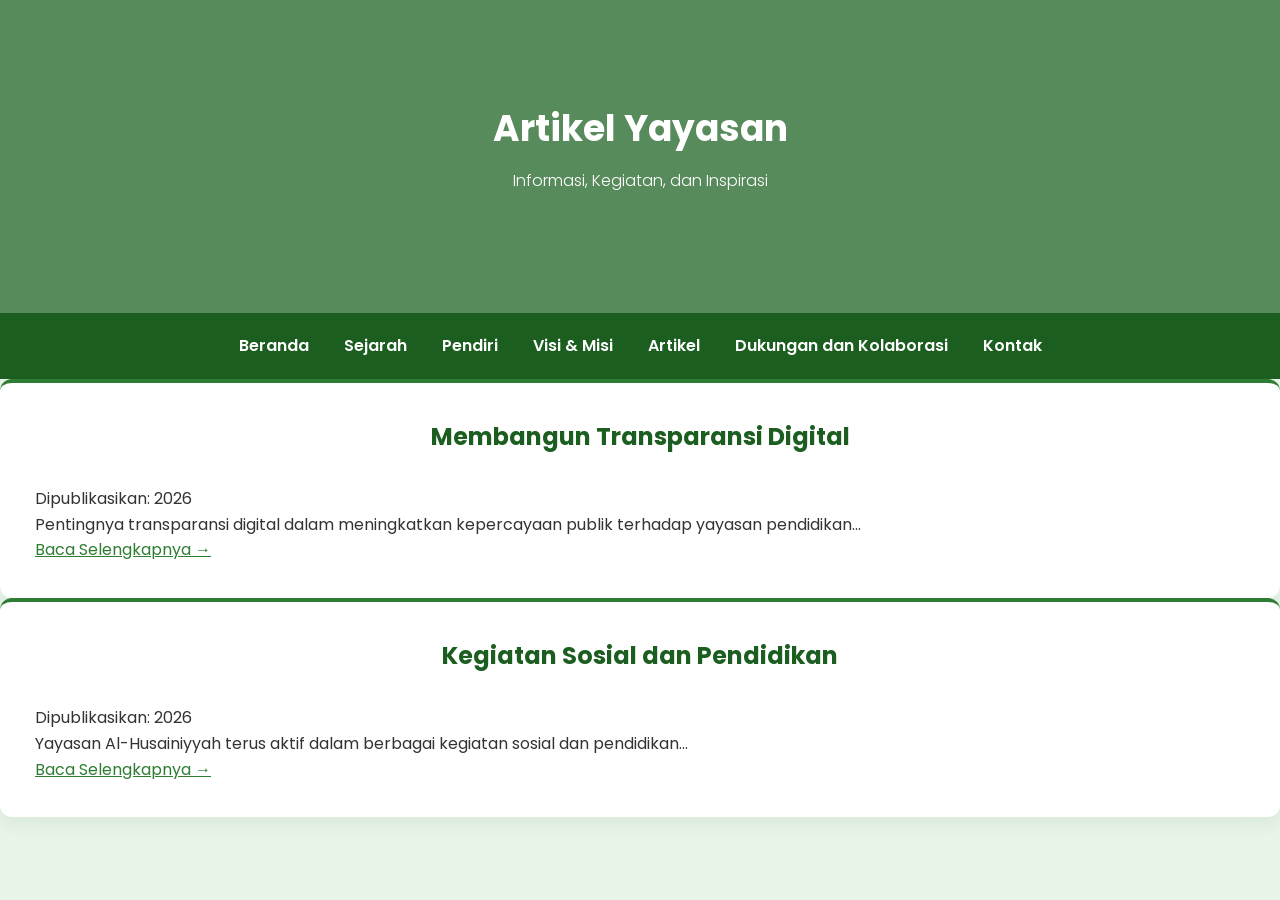
==== artikel/index.html @ 81e67bfb "Update index.html" ====
<!DOCTYPE html>
<html lang="id">
<head>
  <meta charset="UTF-8">
  <meta name="viewport" content="width=device-width, initial-scale=1.0"/>
  <title>Artikel | Yayasan Al-Husainiyyah Muthoyyibah</title>

  <link href="https://fonts.googleapis.com/css2?family=Poppins:wght@300;400;600&display=swap" rel="stylesheet">
  <link rel="stylesheet" href="style.css">
</head>

<body>

<header>
  <h1>Artikel Yayasan</h1>
  <p>Informasi, Kegiatan, dan Inspirasi</p>
</header>

<!-- ===== NAVBAR ===== -->
<nav>
  <a href="../index.html">Beranda</a>
  <a href="../sejarah.html">Sejarah</a>
  <a href="../kh-moh-husen.html">Pendiri</a>
  <a href="../visi-misi.html">Visi & Misi</a>
  <a href="../artikel/">Artikel</a>
  <a href="../dukungan-dan-kolaborasi.html">Dukungan dan Kolaborasi</a>
  <a href="../index.html#kontak">Kontak</a>
</nav>

<div class="container">

  <!-- Artikel 1 -->
  <div class="card">
    <h2>Membangun Transparansi Digital</h2>
    <div class="meta">Dipublikasikan: 2026</div>
    <p>
      Pentingnya transparansi digital dalam meningkatkan kepercayaan publik terhadap yayasan pendidikan...
    </p>
    <a href="/artikel/transparansi-digital/" class="read-more">Baca Selengkapnya →</a>
  </div>

  <!-- Artikel 2 -->
  <div class="card">
    <h2>Kegiatan Sosial dan Pendidikan</h2>
    <div class="meta">Dipublikasikan: 2026</div>
    <p>
      Yayasan Al-Husainiyyah terus aktif dalam berbagai kegiatan sosial dan pendidikan...
    </p>
    <a href="#" class="read-more">Baca Selengkapnya →</a>
  </div>

</div>

</body>
</html>
---- artikel/style.css ----
/* ===== ROOT WARNA ===== */
:root {
  --hijau-tua: #1b5e20;
  --hijau-utama: #2e7d32;
  --hijau-muda: #e8f5e9;
}

/* ===== RESET ===== */
* {
  margin:0;
  padding:0;
  box-sizing:border-box;
}

body {
  font-family:'Poppins',sans-serif;
  color:#333;
  line-height:1.6;
  background:var(--hijau-muda);
}

/* ===== HEADER HERO ===== */
header{
  background:
    linear-gradient(rgba(27,94,32,0.7), rgba(27,94,32,0.7)),
    url('header.jpg');
  background-size:cover;
  background-position:center;
  color:white;
  text-align:center;
  padding:100px 20px;
  position:relative;
  overflow:hidden;
}

header::after{
  content:"";
  position:absolute;
  bottom:0;left:0;
  width:100%;height:90px;
  background:url('https://www.transparenttextures.com/patterns/arabesque.png');
  opacity:0.15;
}

header img{
  width:120px;
  margin-bottom:15px;
}

header h1{
  font-size:36px;
  margin-bottom:10px;
}

header p{
  font-weight:300;
  margin-bottom:20px;
}

/* ===== NAVBAR ===== */
nav{
  background:var(--hijau-tua);
  padding:14px;
  position:sticky;
  top:0;
  z-index:1000;

  display:flex;
  justify-content:center;
  flex-wrap:wrap;
  gap:15px;
}

nav a{
  color:white;
  text-decoration:none;
  font-weight:600;
  padding:6px 10px;
  border-radius:6px;
  transition:0.3s;
}

nav a:hover{
  background:var(--hijau-utama);
}

/* ===== SECTIONS ===== */
section{
  padding:80px 20px;
  max-width:1100px;
  margin:auto;
  background:#f1f8f4;
  border-radius:12px;
  margin-top:30px;
}

h2{
  text-align:center;
  color:var(--hijau-tua);
  margin-bottom:30px;
}

/* ===== CARD ===== */
.card{
  background:white;
  padding:35px;
  border-radius:12px;
  box-shadow:0 8px 20px rgba(0,0,0,0.06);
  border-top:4px solid var(--hijau-utama);
}

/* ===== UNIT GRID ===== */
.units{
  display:grid;
  grid-template-columns:repeat(auto-fit,minmax(250px,1fr));
  gap:25px;
}

.unit-box{
  background:white;
  padding:30px;
  border-radius:12px;
  box-shadow:0 5px 15px rgba(0,0,0,0.08);
  text-align:center;
  transition:0.3s;
  border-top:3px solid var(--hijau-utama);
}

.unit-box:hover{
  transform:translateY(-6px);
}

/* ===== BUTTON ===== */
.btn{
  display:inline-block;
  padding:12px 30px;
  background:var(--hijau-utama);
  color:white;
  text-decoration:none;
  border-radius:30px;
  font-weight:600;
  transition:0.3s;
}

.btn:hover{
  background:var(--hijau-tua);
}

/* ===== LINK ===== */
a{
  color:var(--hijau-utama);
}

/* ===== FOOTER ===== */
footer{
  background:var(--hijau-tua);
  color:white;
  text-align:center;
  padding:25px;
  margin-top:40px;
}
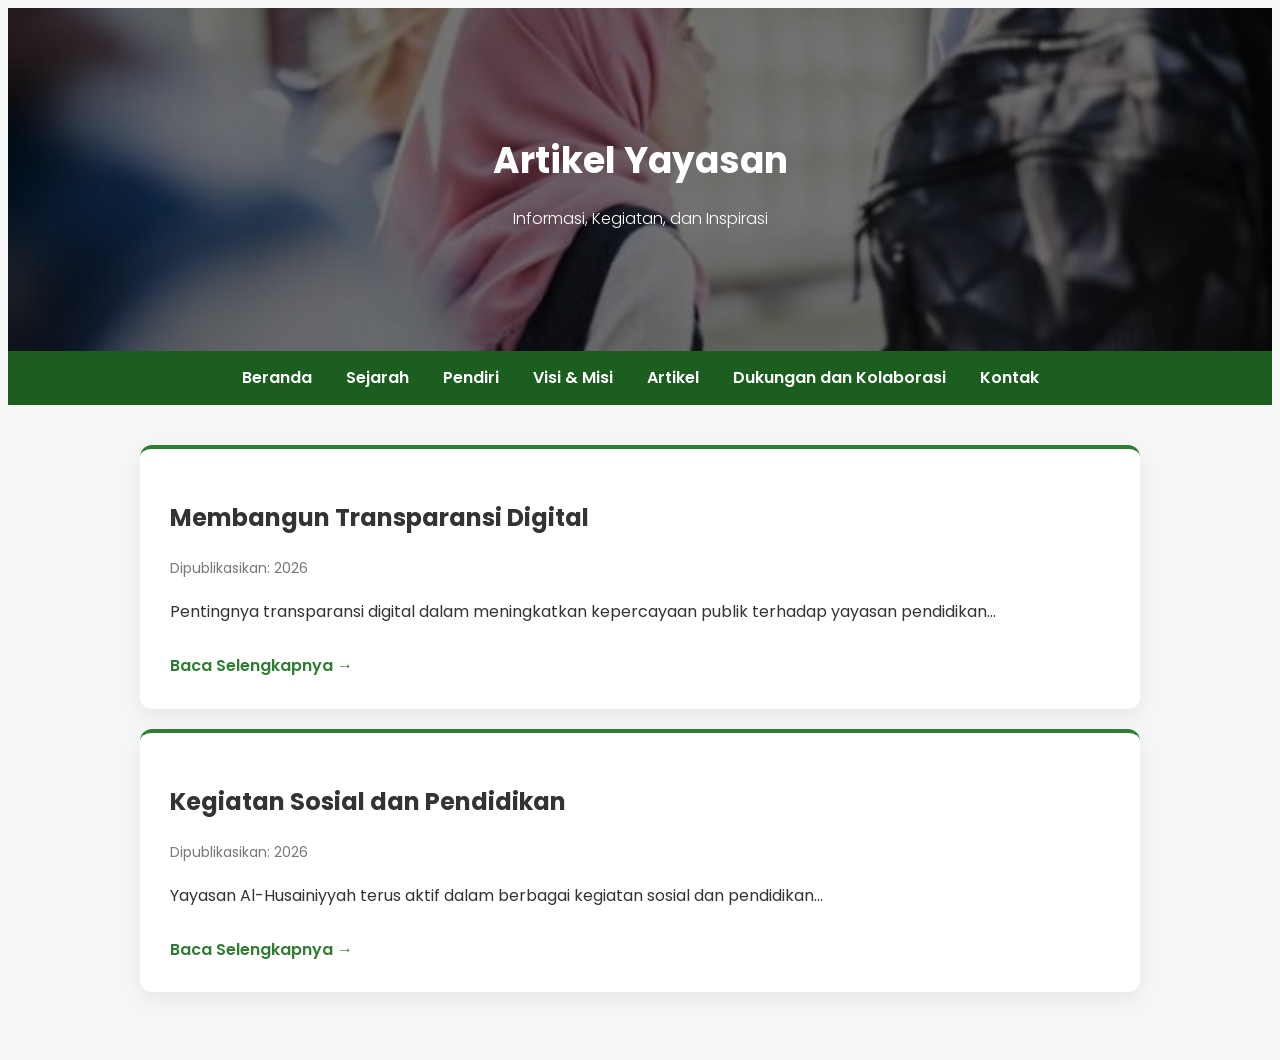
==== commit b9dd4ae8: "Update index.html" ====
--- a/artikel/index.html
+++ b/artikel/index.html
@@ -36,7 +36,7 @@
     <p>
       Pentingnya transparansi digital dalam meningkatkan kepercayaan publik terhadap yayasan pendidikan...
     </p>
-    <a href="/artikel/transparansi-digital/" class="read-more">Baca Selengkapnya →</a>
+    <a href="/artikel/transparansi-digital.html" class="read-more">Baca Selengkapnya →</a>
   </div>
 
   <!-- Artikel 2 -->
--- a/artikel/style.css
+++ b/artikel/style.css
@@ -1,161 +1,166 @@
-/* ===== ROOT WARNA ===== */
-:root {
-  --hijau-tua: #1b5e20;
-  --hijau-utama: #2e7d32;
-  --hijau-muda: #e8f5e9;
+<!DOCTYPE html>
+<html lang="id">
+<head>
+  <meta charset="UTF-8">
+  <meta name="viewport" content="width=device-width, initial-scale=1.0"/>
+  <title>Artikel | Yayasan Al-Husainiyyah Muthoyyibah</title>
+
+  <link href="https://fonts.googleapis.com/css2?family=Poppins:wght@300;400;600&display=swap" rel="stylesheet">
+
+  <style>
+  *{margin:0;padding:0;box-sizing:border-box}
+  body{font-family:'Poppins',sans-serif;color:#333;line-height:1.6;background:#f5f7f6}
+
+  /* ===== HEADER HERO ===== */
+  header{
+    background:
+      linear-gradient(rgba(0,0,0,0.55),rgba(0,0,0,0.55)),
+      url('../header.jpg');
+    background-size:cover;
+    background-position:center;
+    color:white;
+    text-align:center;
+    padding:100px 20px;
+    position:relative;
+    overflow:hidden;
+  }
+
+  header::after{
+    content:"";
+    position:absolute;
+    bottom:0;left:0;
+    width:100%;height:90px;
+    background:url('https://www.transparenttextures.com/patterns/arabesque.png');
+    opacity:0.15;
+  }
+
+  header h1{font-size:36px;margin-bottom:10px}
+  header p{font-weight:300;margin-bottom:20px}
+
+  /* ===== NAVBAR ===== */
+  nav{
+    background:#1b5e20;
+    padding:14px;
+    text-align:center;
+    position:sticky;
+    top:0;
+    z-index:1000;
+  }
+
+  nav a{
+    color:white;
+    margin:0 15px;
+    text-decoration:none;
+    font-weight:600;
+  }
+
+  /* ===== CONTAINER ===== */
+  .container{
+    max-width:1000px;
+    margin:auto;
+    padding:40px 20px;
+  }
+
+  /* ===== CARD ===== */
+  .card{
+    background:white;
+    padding:30px;
+    border-radius:12px;
+    box-shadow:0 8px 20px rgba(0,0,0,0.06);
+    border-top:4px solid #2e7d32;
+    margin-bottom:20px;
+  }
+
+  .meta{
+    font-size:13px;
+    color:#777;
+    margin-bottom:10px;
+  }
+
+  .read-more{
+    display:inline-block;
+    margin-top:10px;
+    color:#2e7d32;
+    text-decoration:none;
+    font-weight:600;
+  }
+
+  .read-more:hover{
+    text-decoration:underline;
+  }
+  </style>
+
+</head>
+
+<body>
+
+<header>
+  <h1>Artikel Yayasan</h1>
+  <p>Informasi, Kegiatan, dan Inspirasi</p>
+</header>
+
+<nav>
+  <a href="../index.html">Beranda</a>
+  <a href="../sejarah.html">Sejarah</a>
+  <a href="../kh-moh-husen.html">Pendiri</a>
+  <a href="../visi-misi.html">Visi & Misi</a>
+  <a href="../artikel/">Artikel</a>
+  <a href="../dukungan-dan-kolaborasi.html">Dukungan dan Kolaborasi</a>
+  <a href="../index.html#kontak">Kontak</a>
+</nav>
+
+<div class="container">
+
+  <div class="card">
+    <h2>Membangun Transparansi Digital</h2>
+    <div class="meta">Dipublikasikan: 2026</div>
+    <p>
+      Pentingnya transparansi digital dalam meningkatkan kepercayaan publik terhadap yayasan pendidikan...
+    </p>
+    <a href="/artikel/transparansi-digital/" class="read-more">Baca Selengkapnya →</a>
+  </div>
+
+  <div class="card">
+    <h2>Kegiatan Sosial dan Pendidikan</h2>
+    <div class="meta">Dipublikasikan: 2026</div>
+    <p>
+      Yayasan Al-Husainiyyah terus aktif dalam berbagai kegiatan sosial dan pendidikan...
+    </p>
+    <a href="#" class="read-more">Baca Selengkapnya →</a>
+  </div>
+
+/* ===== CONTAINER ARTIKEL ===== */
+.container {
+  max-width:800px;
+  margin:auto;
+  padding:40px 20px;
+  background:white;
+  border-radius:12px;
+  box-shadow:0 8px 20px rgba(0,0,0,0.06);
+  margin-top:30px;
 }
 
-/* ===== RESET ===== */
-* {
-  margin:0;
-  padding:0;
-  box-sizing:border-box;
-}
-
-body {
-  font-family:'Poppins',sans-serif;
-  color:#333;
-  line-height:1.6;
-  background:var(--hijau-muda);
-}
-
-/* ===== HEADER HERO ===== */
-header{
-  background:
-    linear-gradient(rgba(27,94,32,0.7), rgba(27,94,32,0.7)),
-    url('header.jpg');
-  background-size:cover;
-  background-position:center;
-  color:white;
-  text-align:center;
-  padding:100px 20px;
-  position:relative;
-  overflow:hidden;
-}
-
-header::after{
-  content:"";
-  position:absolute;
-  bottom:0;left:0;
-  width:100%;height:90px;
-  background:url('https://www.transparenttextures.com/patterns/arabesque.png');
-  opacity:0.15;
-}
-
-header img{
-  width:120px;
-  margin-bottom:15px;
-}
-
-header h1{
-  font-size:36px;
-  margin-bottom:10px;
-}
-
-header p{
-  font-weight:300;
+/* ===== META ===== */
+.meta {
+  font-size:14px;
+  color:#777;
   margin-bottom:20px;
 }
 
-/* ===== NAVBAR ===== */
-nav{
-  background:var(--hijau-tua);
-  padding:14px;
-  position:sticky;
-  top:0;
-  z-index:1000;
-
-  display:flex;
-  justify-content:center;
-  flex-wrap:wrap;
-  gap:15px;
+/* ===== PARAGRAF ===== */
+.container p {
+  margin-bottom:18px;
 }
 
-nav a{
-  color:white;
+/* ===== BACK LINK ===== */
+.back {
+  display:inline-block;
+  margin-top:20px;
   text-decoration:none;
+  color:#2e7d32;
   font-weight:600;
-  padding:6px 10px;
-  border-radius:6px;
-  transition:0.3s;
 }
 
-nav a:hover{
-  background:var(--hijau-utama);
+.back:hover {
+  text-decoration:underline;
 }
-
-/* ===== SECTIONS ===== */
-section{
-  padding:80px 20px;
-  max-width:1100px;
-  margin:auto;
-  background:#f1f8f4;
-  border-radius:12px;
-  margin-top:30px;
-}
-
-h2{
-  text-align:center;
-  color:var(--hijau-tua);
-  margin-bottom:30px;
-}
-
-/* ===== CARD ===== */
-.card{
-  background:white;
-  padding:35px;
-  border-radius:12px;
-  box-shadow:0 8px 20px rgba(0,0,0,0.06);
-  border-top:4px solid var(--hijau-utama);
-}
-
-/* ===== UNIT GRID ===== */
-.units{
-  display:grid;
-  grid-template-columns:repeat(auto-fit,minmax(250px,1fr));
-  gap:25px;
-}
-
-.unit-box{
-  background:white;
-  padding:30px;
-  border-radius:12px;
-  box-shadow:0 5px 15px rgba(0,0,0,0.08);
-  text-align:center;
-  transition:0.3s;
-  border-top:3px solid var(--hijau-utama);
-}
-
-.unit-box:hover{
-  transform:translateY(-6px);
-}
-
-/* ===== BUTTON ===== */
-.btn{
-  display:inline-block;
-  padding:12px 30px;
-  background:var(--hijau-utama);
-  color:white;
-  text-decoration:none;
-  border-radius:30px;
-  font-weight:600;
-  transition:0.3s;
-}
-
-.btn:hover{
-  background:var(--hijau-tua);
-}
-
-/* ===== LINK ===== */
-a{
-  color:var(--hijau-utama);
-}
-
-/* ===== FOOTER ===== */
-footer{
-  background:var(--hijau-tua);
-  color:white;
-  text-align:center;
-  padding:25px;
-  margin-top:40px;
-}
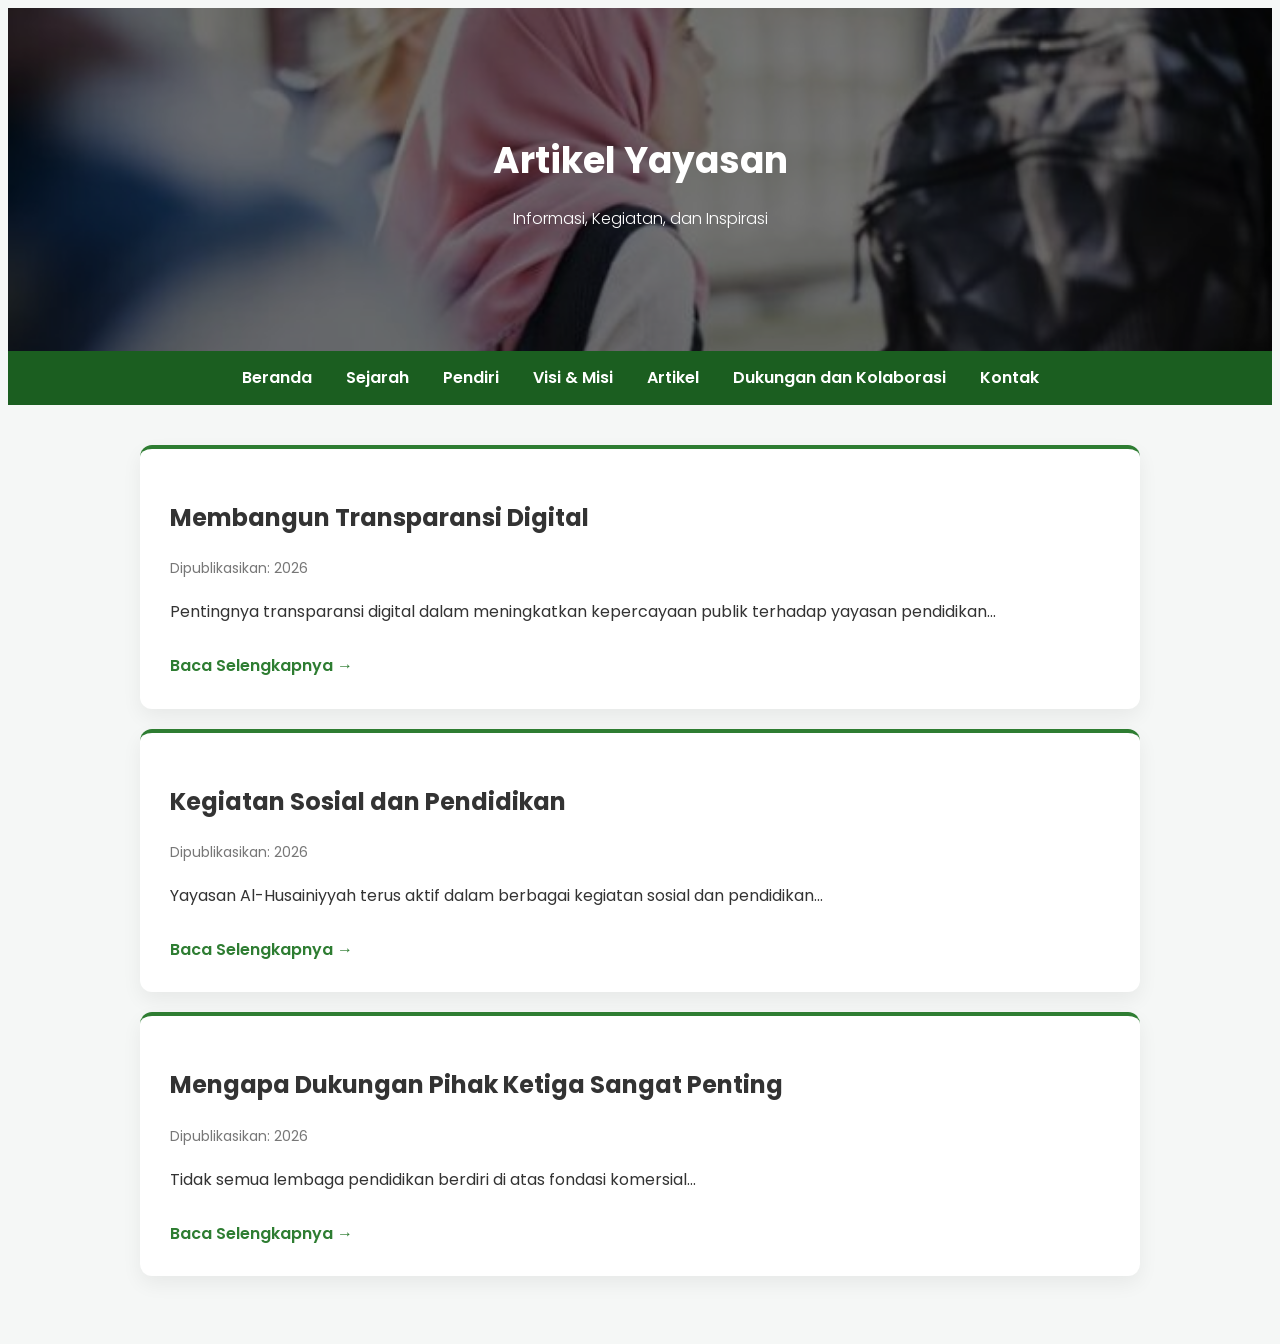
==== commit 3d7abfee: "Update index.html" ====
--- a/artikel/index.html
+++ b/artikel/index.html
@@ -46,7 +46,17 @@
     <p>
       Yayasan Al-Husainiyyah terus aktif dalam berbagai kegiatan sosial dan pendidikan...
     </p>
-    <a href="#" class="read-more">Baca Selengkapnya →</a>
+    <a href="kegiatan-sosial-pendidikan.html" class="read-more">Baca Selengkapnya →</a>
+  </div>
+
+  <!-- Artikel 3 -->
+  <div class="card">
+    <h2>Mengapa Dukungan Pihak Ketiga Sangat Penting</h2>
+    <div class="meta">Dipublikasikan: 2026</div>
+    <p>
+     Tidak semua lembaga pendidikan berdiri di atas fondasi komersial...
+    </p>
+    <a href="dukungan-pihak-ketiga.html" class="read-more">Baca Selengkapnya →</a>
   </div>
 
 </div>
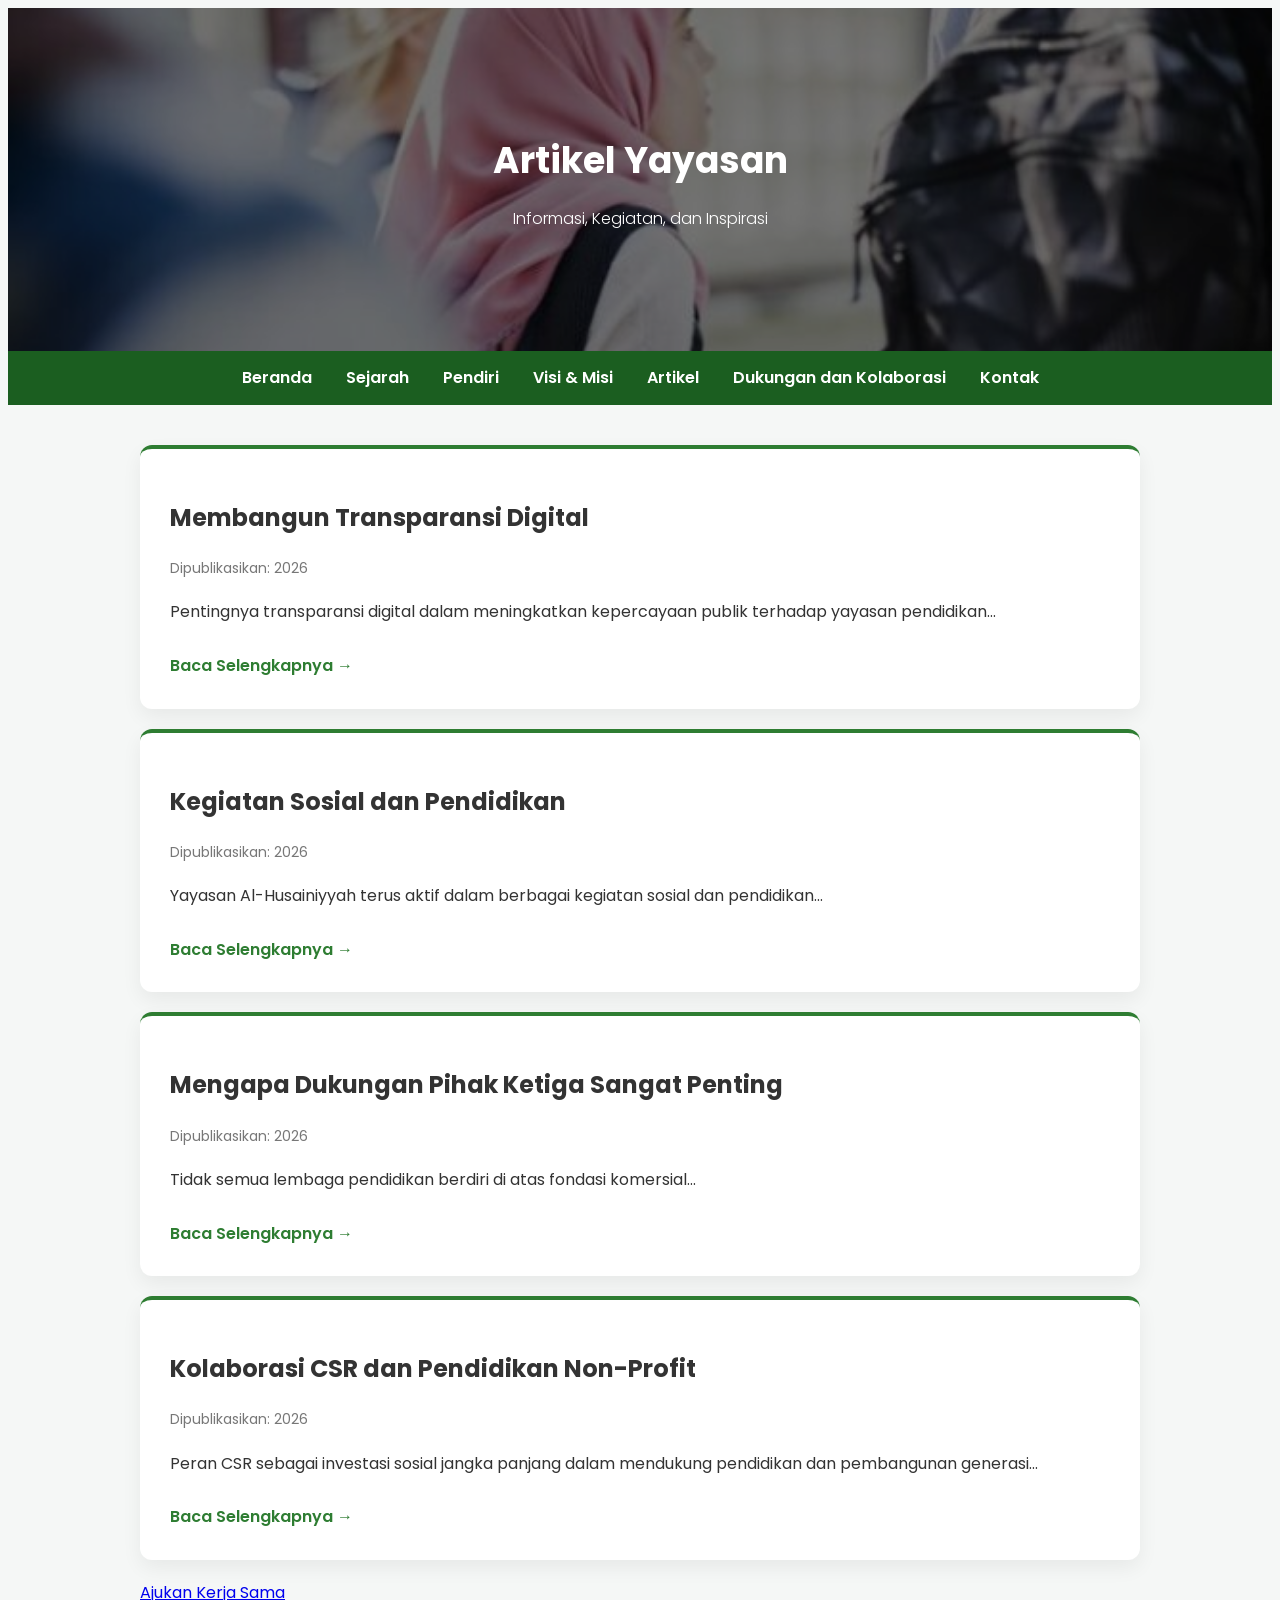
==== commit 3d420fb0: "Update index.html" ====
--- a/artikel/index.html
+++ b/artikel/index.html
@@ -59,7 +59,21 @@
     <a href="dukungan-pihak-ketiga.html" class="read-more">Baca Selengkapnya →</a>
   </div>
 
-</div>
+  <!-- Artikel 3 -->
+  <div class="card">
+  <h2>Kolaborasi CSR dan Pendidikan Non-Profit</h2>
+  <div class="meta">Dipublikasikan: 2026</div>
+  <p>
+    Peran CSR sebagai investasi sosial jangka panjang dalam mendukung pendidikan dan pembangunan generasi...
+  </p>
+  <a href="csr-pendidikan-nonprofit.html/" class="read-more">
+    Baca Selengkapnya →
+  </a>
+  </div>
+
+<a href="/dukungan-dan-kolaborasi.html" class="btn">
+  Ajukan Kerja Sama
+</a>
 
 </body>
 </html>
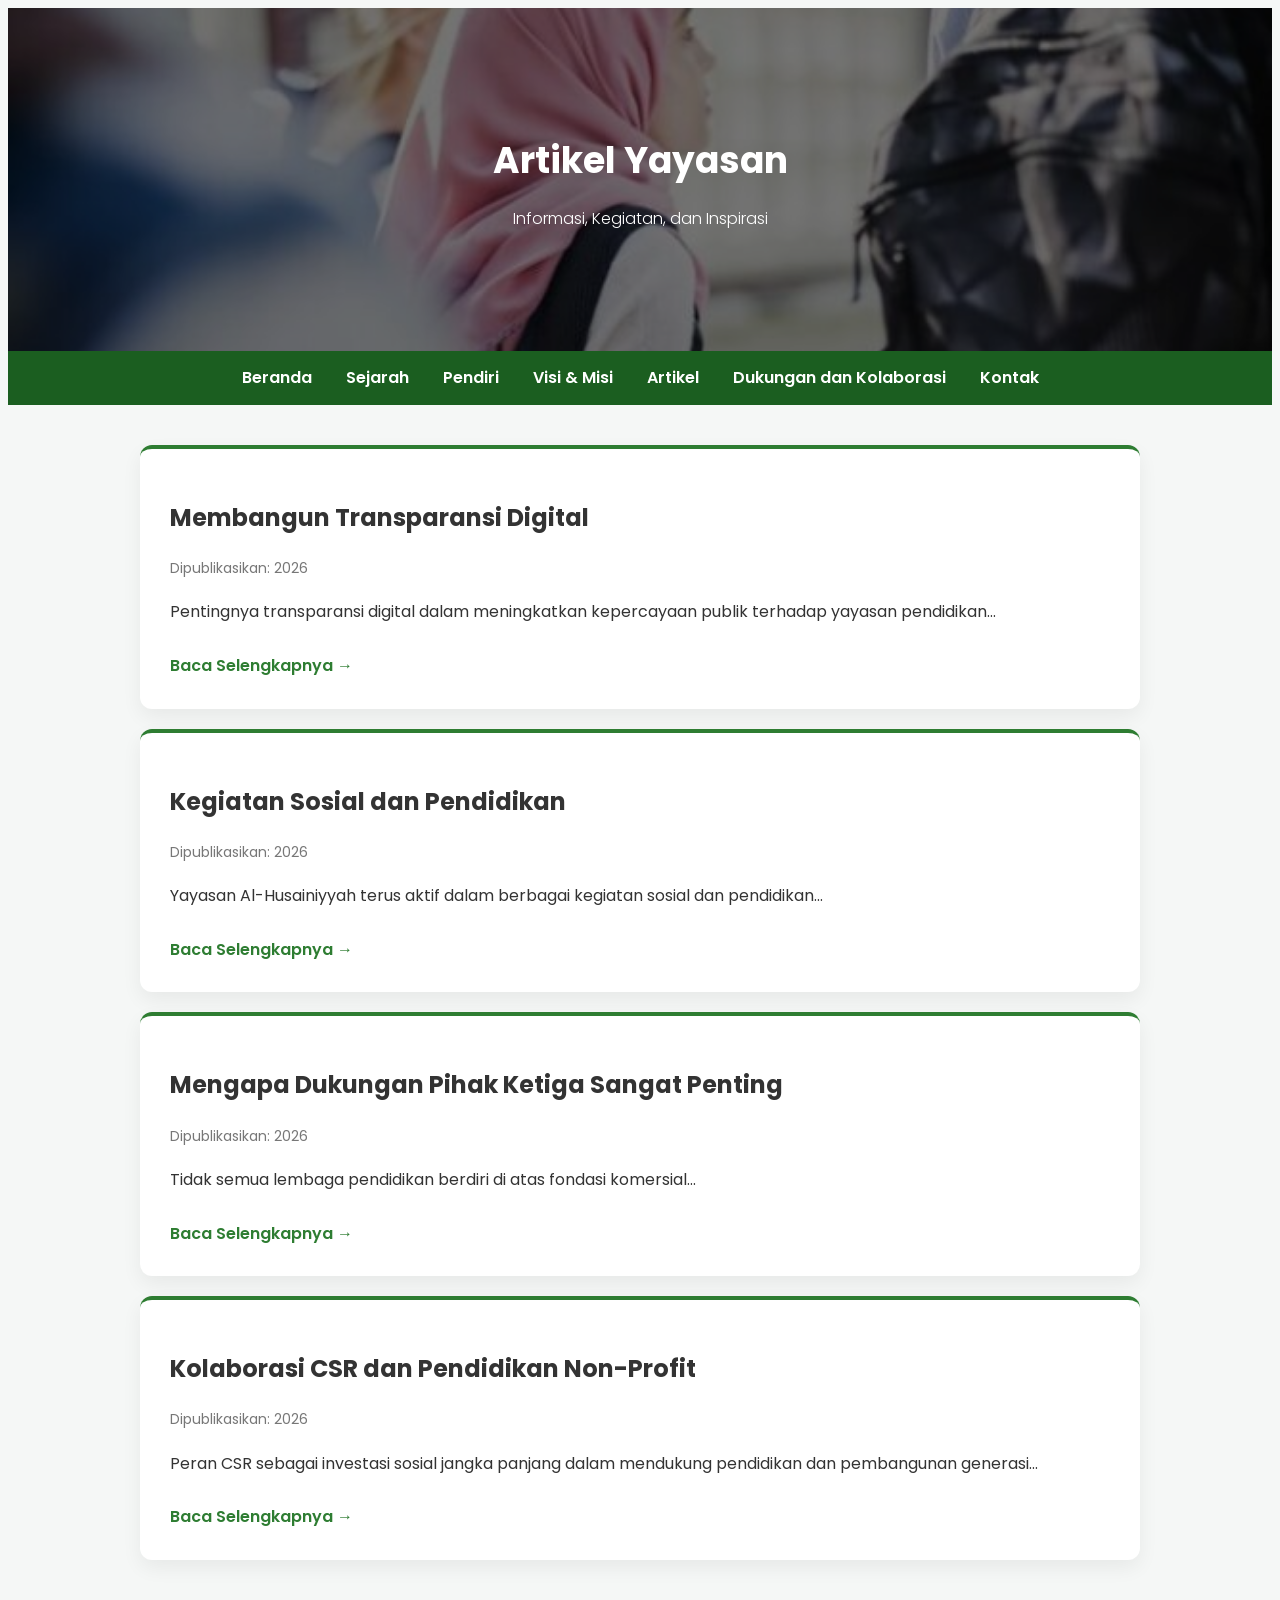
==== commit 685b6676: "Update index.html" ====
--- a/artikel/index.html
+++ b/artikel/index.html
@@ -59,21 +59,15 @@
     <a href="dukungan-pihak-ketiga.html" class="read-more">Baca Selengkapnya →</a>
   </div>
 
-  <!-- Artikel 3 -->
+  <!-- Artikel 4 -->
   <div class="card">
   <h2>Kolaborasi CSR dan Pendidikan Non-Profit</h2>
   <div class="meta">Dipublikasikan: 2026</div>
   <p>
-    Peran CSR sebagai investasi sosial jangka panjang dalam mendukung pendidikan dan pembangunan generasi...
+  Peran CSR sebagai investasi sosial jangka panjang dalam mendukung pendidikan dan pembangunan generasi...
   </p>
-  <a href="csr-pendidikan-nonprofit.html/" class="read-more">
-    Baca Selengkapnya →
-  </a>
+  <a href="csr-pendidikan-nonprofit.html" class="read-more">Baca Selengkapnya →</a>
   </div>
-
-<a href="/dukungan-dan-kolaborasi.html" class="btn">
-  Ajukan Kerja Sama
-</a>
 
 </body>
 </html>
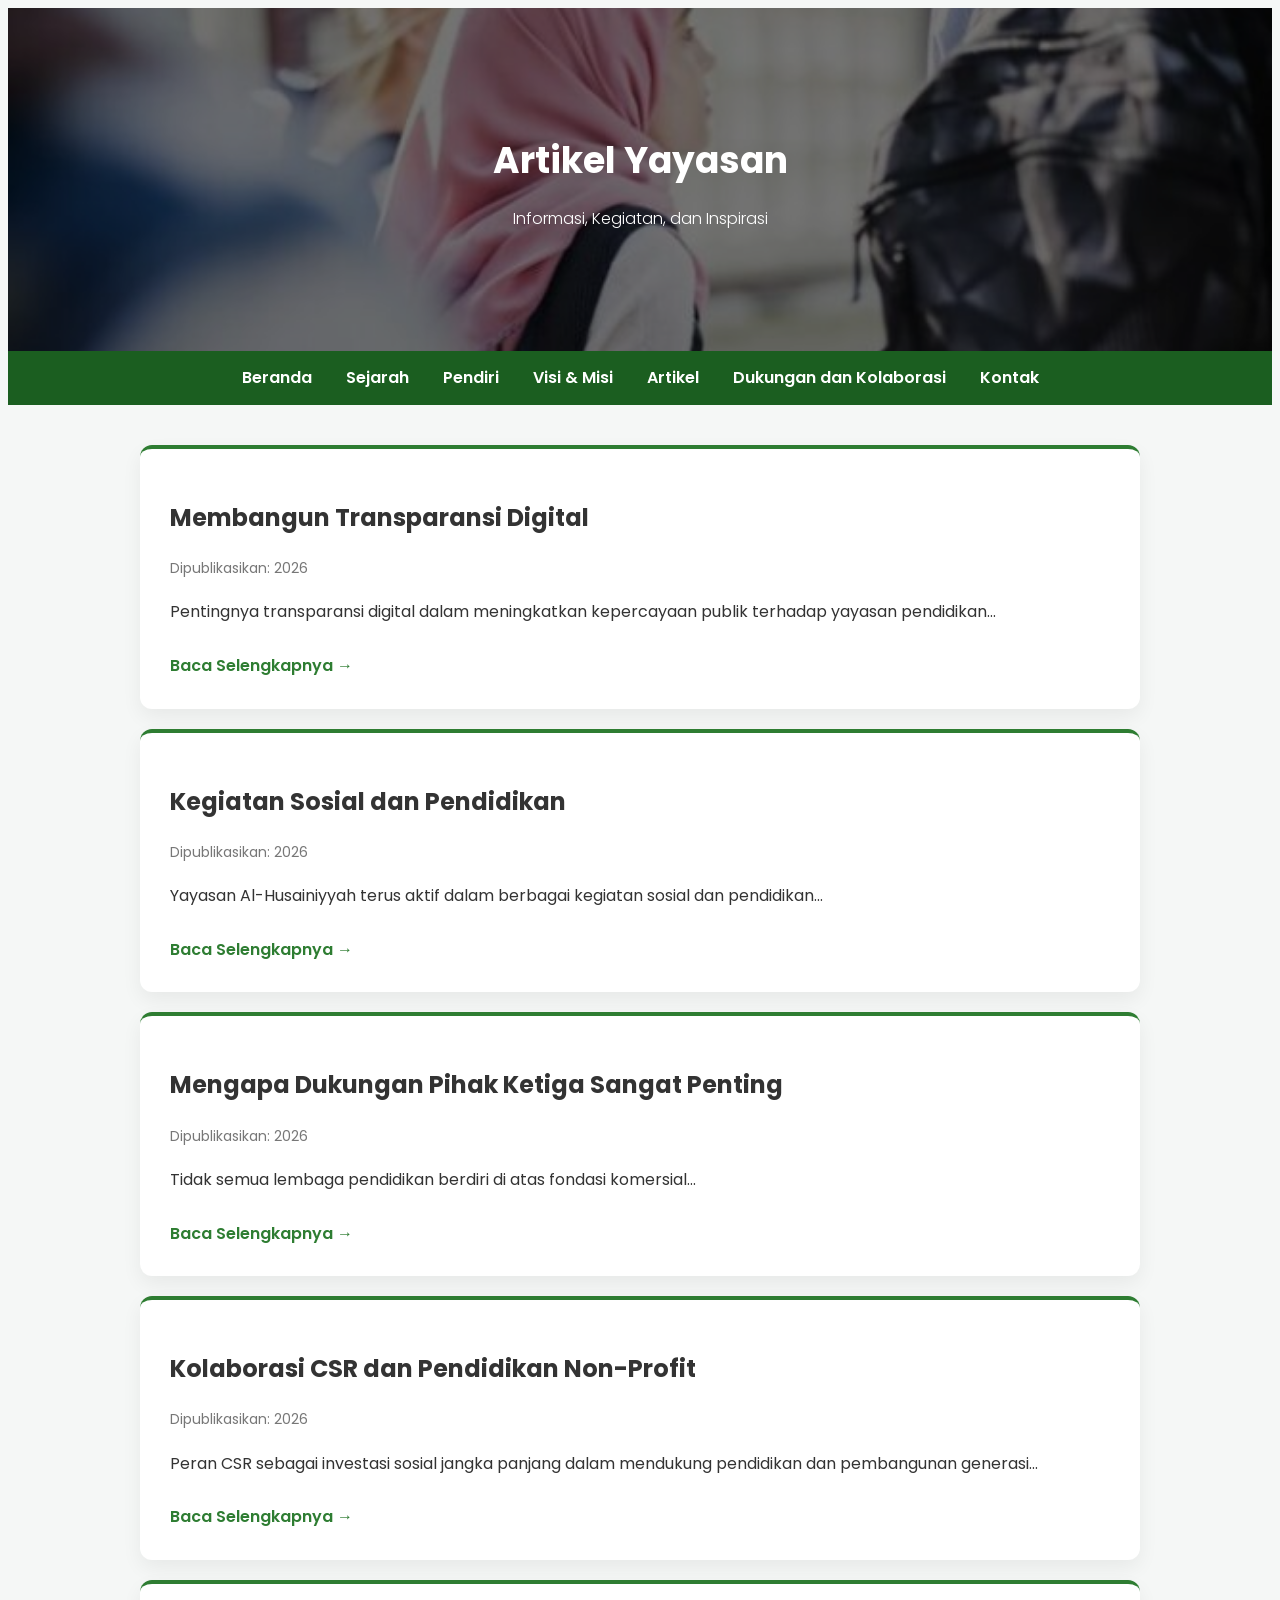
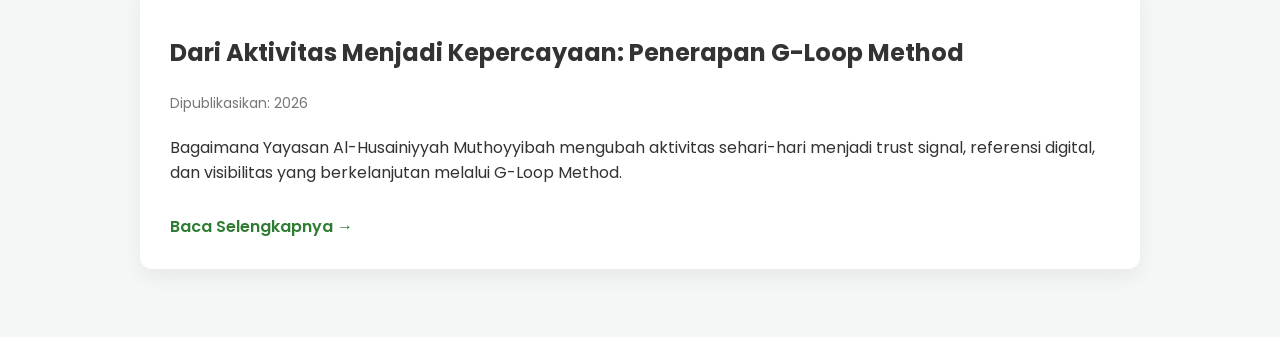
==== commit 7fc6d4c2: "Update index.html" ====
--- a/artikel/index.html
+++ b/artikel/index.html
@@ -1,6 +1,13 @@
 <!DOCTYPE html>
 <html lang="id">
 <head>
+
+<!-- META: GUEST POST / ARTIKEL EKSTERNAL -->
+
+<meta name="viewport" content="width=device-width, initial-scale=1.0">
+<title>Digital Strategist Berbasis G-Loop Method</title>
+<meta name="description" content="Memahami peran digital strategist berbasis G-Loop Method dalam membangun sistem visibilitas dari aktivitas nyata.">
+  
   <meta charset="UTF-8">
   <meta name="viewport" content="width=device-width, initial-scale=1.0"/>
   <title>Artikel | Yayasan Al-Husainiyyah Muthoyyibah</title>
@@ -69,5 +76,15 @@
   <a href="csr-pendidikan-nonprofit.html" class="read-more">Baca Selengkapnya →</a>
   </div>
 
+<!-- Artikel 5 -->
+<div class="card">
+  <h2>Dari Aktivitas Menjadi Kepercayaan: Penerapan G-Loop Method</h2>
+  <div class="meta">Dipublikasikan: 2026</div>
+  <p>
+    Bagaimana Yayasan Al-Husainiyyah Muthoyyibah mengubah aktivitas sehari-hari menjadi trust signal, referensi digital, dan visibilitas yang berkelanjutan melalui G-Loop Method.
+  </p>
+  <a href="penerapan-g-loop-method-yayasan-al-husainiyyah.html" class="read-more">Baca Selengkapnya →</a>
+</div>
+  
 </body>
 </html>
